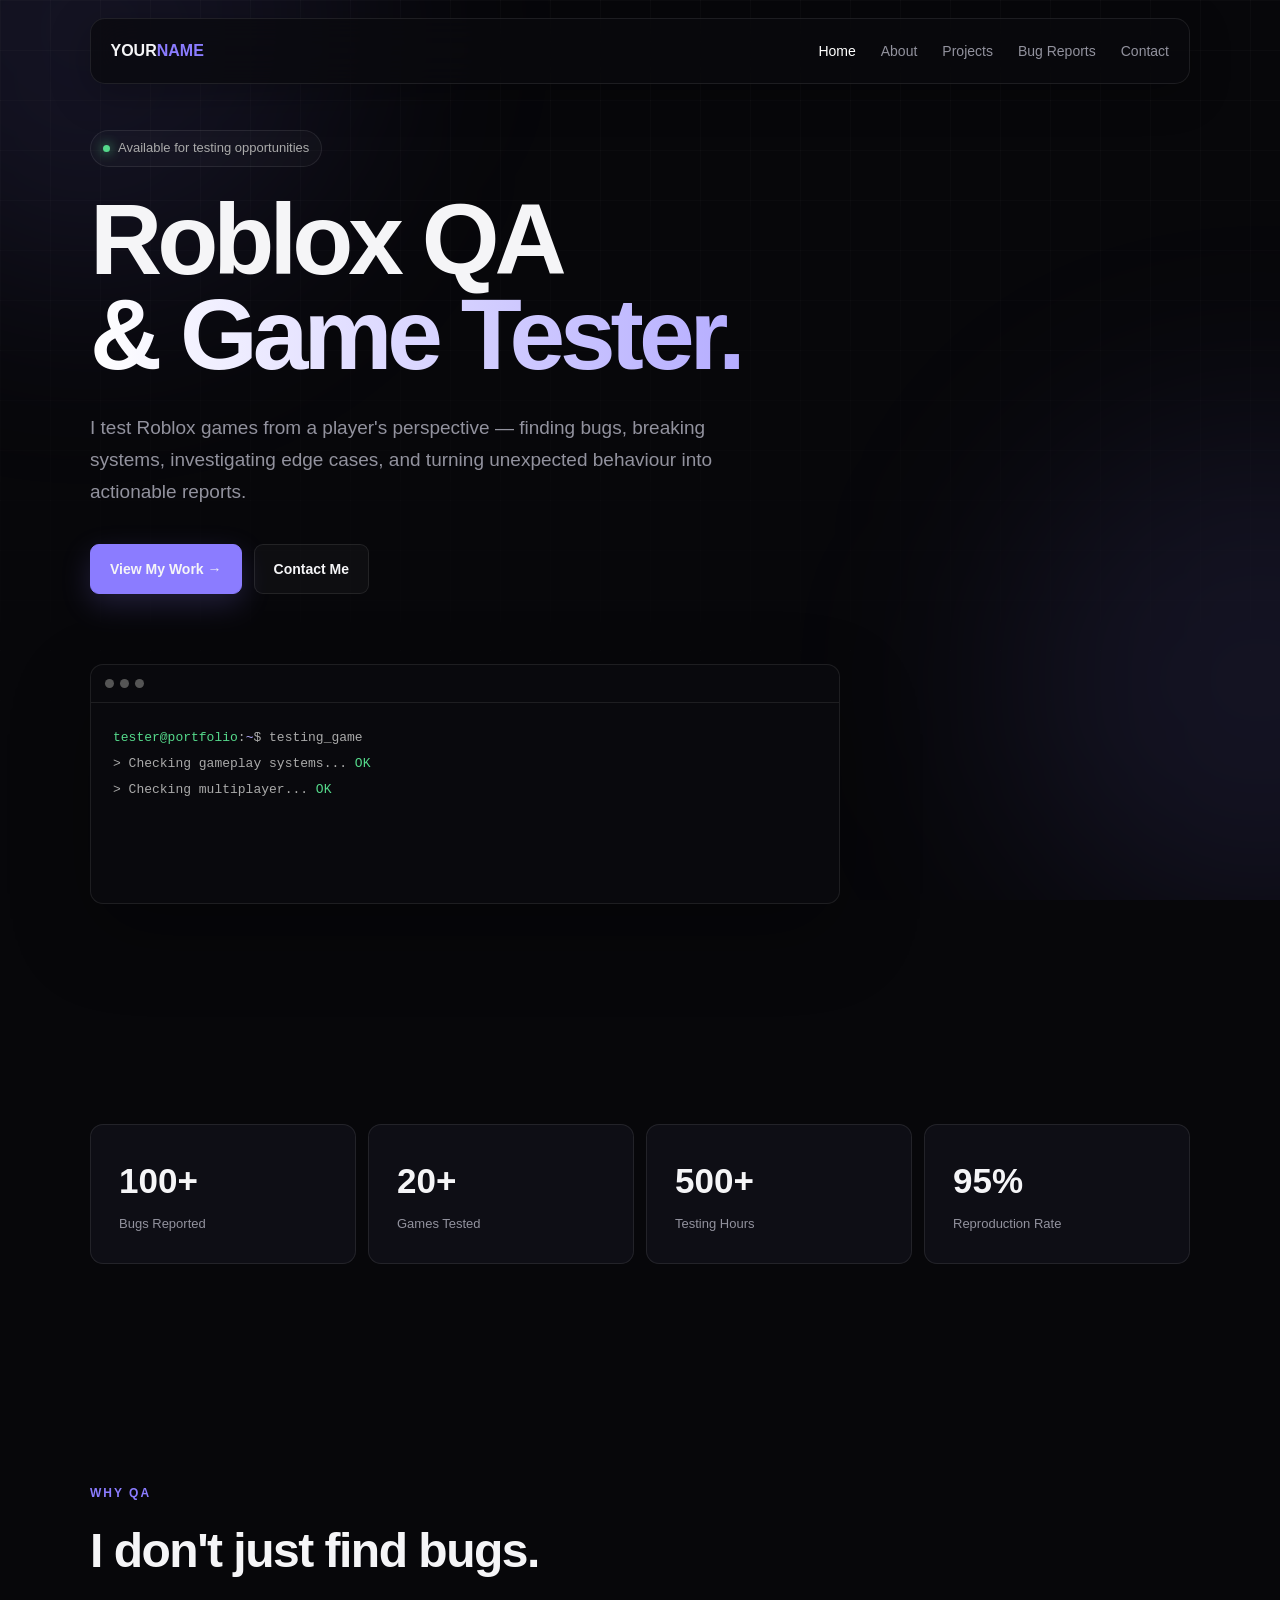
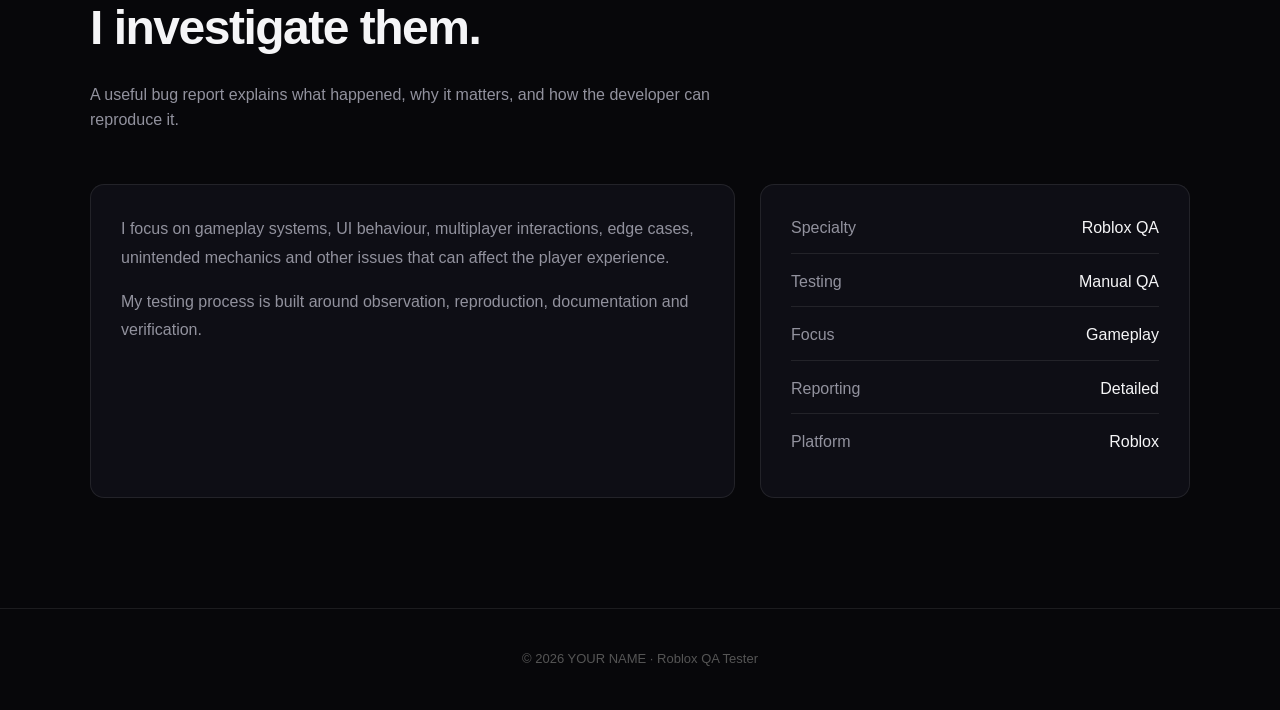
==== index.html @ 4c9b0095 "Add files via upload" ====
<!DOCTYPE html>
<html lang="en"><head><meta charset="UTF-8"><meta name="viewport" content="width=device-width,initial-scale=1.0"><title>Your Name — Roblox QA Tester</title><link rel="stylesheet" href="style.css"></head>
<body>
<div class="background"><div class="grid"></div><div class="glow one"></div><div class="glow two"></div></div>

<nav class="navbar">
 <div class="nav-inner">
  <a class="logo" href="index.html">YOUR<span>NAME</span></a>
  <button class="mobile-menu" aria-label="Open menu">☰</button>
  <ul class="nav-links">
   <li><a class="active" href="index.html">Home</a></li>
   <li><a class="" href="about.html">About</a></li>
   <li><a class="" href="projects.html">Projects</a></li>
   <li><a class="" href="bugs.html">Bug Reports</a></li>
   <li><a class="" href="contact.html">Contact</a></li>
  </ul>
 </div>
</nav>

<section class="hero"><div class="container"><div class="hero-content reveal">
<div class="availability"><span class="status-dot"></span> Available for testing opportunities</div>
<h1>Roblox QA<br><span class="gradient">& Game Tester.</span></h1>
<p class="hero-description">I test Roblox games from a player's perspective — finding bugs, breaking systems, investigating edge cases, and turning unexpected behaviour into actionable reports.</p>
<div class="hero-buttons"><a href="projects.html" class="btn btn-primary">View My Work →</a><a href="contact.html" class="btn btn-secondary">Contact Me</a></div>
<div class="terminal"><div class="terminal-header"><span class="terminal-dot"></span><span class="terminal-dot"></span><span class="terminal-dot"></span></div><div class="terminal-body">
<div><span class="green">tester@portfolio</span>:<span class="purple">~</span>$ testing_game</div>
<div>&gt; Checking gameplay systems... <span class="green">OK</span></div>
<div>&gt; Checking multiplayer... <span class="green">OK</span></div>
<div>&gt; Checking edge cases... <span style="color:#f1c75b">3 issues found</span></div>
<div>&gt; Generating bug reports... <span class="green">DONE</span></div>
<div>Testing completed.</div>
</div></div>
</div></div></section>

<section><div class="container"><div class="stats reveal">
<div class="stat-card"><div class="stat-number">100+</div><div class="stat-label">Bugs Reported</div></div>
<div class="stat-card"><div class="stat-number">20+</div><div class="stat-label">Games Tested</div></div>
<div class="stat-card"><div class="stat-number">500+</div><div class="stat-label">Testing Hours</div></div>
<div class="stat-card"><div class="stat-number">95%</div><div class="stat-label">Reproduction Rate</div></div>
</div></div></section>

<section><div class="container"><div class="reveal"><div class="section-label">WHY QA</div><h2 class="section-title">I don't just find bugs.<br>I investigate them.</h2><p class="section-description">A useful bug report explains what happened, why it matters, and how the developer can reproduce it.</p></div><br><br>
<div class="about-grid"><div class="card reveal"><p class="about-text">I focus on gameplay systems, UI behaviour, multiplayer interactions, edge cases, unintended mechanics and other issues that can affect the player experience.</p><p class="about-text">My testing process is built around observation, reproduction, documentation and verification.</p></div>
<div class="card reveal"><ul class="info-list"><li><span>Specialty</span><span>Roblox QA</span></li><li><span>Testing</span><span>Manual QA</span></li><li><span>Focus</span><span>Gameplay</span></li><li><span>Reporting</span><span>Detailed</span></li><li><span>Platform</span><span>Roblox</span></li></ul></div></div>
</div></section>

<footer><div class="container">© 2026 YOUR NAME · Roblox QA Tester</div></footer>
<script src="script.js"></script>
</body></html>
---- style.css ----
:root{
    --bg:#07070a; --panel:rgba(18,18,25,.76); --panel2:#111117;
    --text:#f5f5f7; --muted:#92929e; --accent:#8b7cff; --accent2:#b5adff;
    --border:rgba(255,255,255,.085); --green:#55d98b; --yellow:#f1c75b; --red:#ff6666;
}
*{box-sizing:border-box;margin:0;padding:0}
html{scroll-behavior:smooth}
body{font-family:Inter,Arial,Helvetica,sans-serif;background:var(--bg);color:var(--text);line-height:1.6;overflow-x:hidden}
a{text-decoration:none;color:inherit}
button{font:inherit}
.container{width:min(1100px,calc(100% - 30px));margin:auto}
section{padding:110px 0}
.background{position:fixed;inset:0;z-index:-10;pointer-events:none;overflow:hidden}
.grid{position:absolute;inset:0;background-image:linear-gradient(rgba(255,255,255,.025) 1px,transparent 1px),linear-gradient(90deg,rgba(255,255,255,.025) 1px,transparent 1px);background-size:50px 50px;mask-image:linear-gradient(to bottom,#000,transparent 92%)}
.glow{position:absolute;width:520px;height:520px;border-radius:50%;filter:blur(110px);background:rgba(139,124,255,.10)}
.glow.one{top:-230px;left:-170px}.glow.two{right:-240px;top:420px}
.navbar{position:fixed;top:18px;left:50%;transform:translateX(-50%);width:min(1100px,calc(100% - 30px));z-index:1000;background:rgba(10,10,14,.74);backdrop-filter:blur(18px);border:1px solid var(--border);border-radius:15px;box-shadow:0 10px 40px rgba(0,0,0,.25)}
.nav-inner{height:64px;display:flex;align-items:center;justify-content:space-between;padding:0 20px}
.logo{font-weight:800}.logo span{color:var(--accent)}
.nav-links{display:flex;gap:25px;list-style:none}.nav-links a{font-size:14px;color:var(--muted);transition:.2s}.nav-links a:hover,.nav-links a.active{color:#fff}
.hero{min-height:100vh;display:flex;align-items:center;padding-top:130px}
.hero-content{max-width:850px}
.availability{display:inline-flex;align-items:center;gap:8px;padding:7px 12px;border:1px solid var(--border);border-radius:50px;background:rgba(255,255,255,.025);color:#aaa;font-size:13px;margin-bottom:25px}
.status-dot{width:7px;height:7px;background:var(--green);border-radius:50%;box-shadow:0 0 12px var(--green)}
.hero h1{font-size:clamp(55px,9vw,100px);line-height:.95;letter-spacing:-5px;margin-bottom:30px}
.gradient{background:linear-gradient(90deg,#fff,var(--accent2));-webkit-background-clip:text;-webkit-text-fill-color:transparent}
.hero-description{color:var(--muted);font-size:19px;line-height:1.7;max-width:680px;margin-bottom:35px}
.hero-buttons{display:flex;gap:12px;flex-wrap:wrap}
.btn{display:inline-flex;align-items:center;justify-content:center;gap:8px;padding:13px 19px;border-radius:9px;font-size:14px;font-weight:700;border:1px solid var(--border);transition:.2s}
.btn:hover{transform:translateY(-3px);border-color:rgba(139,124,255,.45)}
.btn-primary{background:var(--accent);border-color:var(--accent);box-shadow:0 10px 30px rgba(139,124,255,.2)}
.btn-secondary{background:rgba(255,255,255,.03)}
.terminal{margin-top:70px;max-width:750px;border:1px solid var(--border);border-radius:13px;overflow:hidden;background:rgba(10,10,14,.8);box-shadow:0 30px 80px rgba(0,0,0,.3)}
.terminal-header{height:38px;display:flex;align-items:center;padding:0 14px;gap:6px;border-bottom:1px solid var(--border)}
.terminal-dot{width:9px;height:9px;border-radius:50%;background:#555}
.terminal-body{padding:22px;font-family:Consolas,monospace;color:#aaa;font-size:13px;line-height:2}
.green{color:var(--green)}.purple{color:var(--accent2)}
.section-label{color:var(--accent);font-size:12px;font-weight:800;letter-spacing:2px;margin-bottom:10px}
.section-title{font-size:clamp(32px,5vw,48px);letter-spacing:-1.5px;margin-bottom:15px}
.section-description{color:var(--muted);max-width:650px}
.card{background:var(--panel);border:1px solid var(--border);border-radius:14px;padding:30px;backdrop-filter:blur(12px);transition:.25s}.card:hover{border-color:rgba(139,124,255,.45)}
.stats{display:grid;grid-template-columns:repeat(4,1fr);gap:12px}
.stat-card{position:relative;padding:28px;border:1px solid var(--border);border-radius:13px;background:var(--panel);overflow:hidden;transition:.25s}
.stat-card:hover{transform:translateY(-5px);border-color:rgba(139,124,255,.45)}
.stat-number{font-size:35px;font-weight:800}.stat-label{color:var(--muted);font-size:13px;margin-top:5px}
.about-grid{display:grid;grid-template-columns:1.2fr .8fr;gap:25px}.about-text{color:var(--muted);line-height:1.8;font-size:16px}.about-text+.about-text{margin-top:15px}
.info-list{list-style:none;display:grid;gap:15px}.info-list li{display:flex;justify-content:space-between;gap:20px;padding-bottom:12px;border-bottom:1px solid var(--border)}.info-list li:last-child{border:0}.info-list span:first-child{color:var(--muted)}.info-list span:last-child{text-align:right}
.skills-grid{display:grid;grid-template-columns:repeat(2,1fr);gap:12px}.skill-card{padding:24px;border:1px solid var(--border);background:var(--panel);border-radius:13px;transition:.25s}.skill-card:hover{transform:translateY(-4px);border-color:rgba(139,124,255,.45)}
.skill-top{display:flex;justify-content:space-between;margin-bottom:10px}.skill-name{font-weight:700}.skill-percent{color:var(--accent2);font-size:13px}.skill-description{color:var(--muted);font-size:13px;margin-bottom:15px}.progress{height:5px;background:#202027;border-radius:10px;overflow:hidden}.progress-bar{height:100%;width:0;background:var(--accent);transition:width 1.4s ease}
.process{display:grid;grid-template-columns:repeat(5,1fr);gap:10px;margin-top:40px}.process-step{padding:25px 18px;border:1px solid var(--border);border-radius:12px;background:var(--panel)}.step-number{color:var(--accent);font-family:monospace;font-size:12px;margin-bottom:15px}.process-step h3{font-size:15px;margin-bottom:7px}.process-step p{color:var(--muted);font-size:12px;line-height:1.6}
.projects{display:grid;grid-template-columns:repeat(2,1fr);gap:18px}.project{border:1px solid var(--border);border-radius:14px;overflow:hidden;background:var(--panel);transition:.3s}.project:hover{transform:translateY(-7px);border-color:rgba(139,124,255,.45)}
.project-image{height:220px;background:linear-gradient(135deg,#15151d,#0d0d12);display:flex;align-items:center;justify-content:center;color:#555;font-size:13px;position:relative;overflow:hidden}.project-image img{width:100%;height:100%;object-fit:cover}.placeholder{letter-spacing:2px;opacity:.5}
.project-content{padding:25px}.project-title{font-size:20px;margin-bottom:7px}.project-role{color:var(--accent2);font-size:12px;font-weight:700;margin-bottom:13px}.project-description{color:var(--muted);font-size:13px;line-height:1.7;margin-bottom:18px}
.tags{display:flex;flex-wrap:wrap;gap:6px}.tag{padding:5px 9px;background:rgba(255,255,255,.035);border:1px solid var(--border);border-radius:5px;color:#aaa;font-size:11px}
.bugs{display:grid;gap:12px}.bug{display:grid;grid-template-columns:1fr auto;gap:20px;padding:25px;border:1px solid var(--border);border-radius:13px;background:var(--panel);transition:.25s}.bug:hover{border-color:rgba(139,124,255,.45);transform:translateX(4px)}
.bug-title{font-size:16px;margin-bottom:7px}.bug-description{color:var(--muted);font-size:13px;max-width:750px}.bug-meta{display:flex;gap:7px;margin-top:14px;flex-wrap:wrap}
.severity{align-self:start;padding:6px 10px;border-radius:6px;font-size:11px;font-weight:800;letter-spacing:.5px}.high{color:var(--red);background:rgba(255,102,102,.08);border:1px solid rgba(255,102,102,.2)}.medium{color:var(--yellow);background:rgba(241,199,91,.08);border:1px solid rgba(241,199,91,.2)}.low{color:var(--green);background:rgba(85,217,139,.08);border:1px solid rgba(85,217,139,.2)}
.timeline{position:relative;margin-top:40px;padding-left:25px;border-left:1px solid var(--border)}.timeline-item{position:relative;padding:0 0 45px 30px}.timeline-item:before{content:"";position:absolute;width:9px;height:9px;border-radius:50%;background:var(--accent);left:-30px;top:5px;box-shadow:0 0 0 5px var(--bg),0 0 15px rgba(139,124,255,.6)}.timeline-date{color:var(--accent2);font-size:12px;font-family:monospace;margin-bottom:7px}.timeline-item h3{margin-bottom:7px}.timeline-item p{color:var(--muted);font-size:13px;max-width:650px}
.page-hero{padding:190px 0 70px}.page-hero h1{font-size:clamp(45px,7vw,75px);letter-spacing:-4px;line-height:1;margin-bottom:18px}.page-hero p{color:var(--muted);max-width:700px;font-size:17px}
.bug-detail{display:grid;grid-template-columns:1fr 230px;gap:30px}.detail-box{padding:22px;border:1px solid var(--border);border-radius:12px;background:var(--panel);margin-bottom:15px}.detail-box h3{font-size:13px;color:var(--accent2);margin-bottom:8px;text-transform:uppercase;letter-spacing:1px}.detail-box p,.detail-box li{color:var(--muted);font-size:14px}.detail-box ul{padding-left:20px}.side-box{position:sticky;top:105px;height:max-content}.side-stat{padding:18px;border-bottom:1px solid var(--border)}.side-stat:last-child{border:0}.side-stat small{display:block;color:var(--muted);font-size:11px;text-transform:uppercase;letter-spacing:1px}.side-stat strong{display:block;margin-top:3px}
.cta{text-align:center;padding:70px 30px;border:1px solid var(--border);border-radius:18px;background:radial-gradient(circle at center,rgba(139,124,255,.12),transparent 60%),var(--panel)}.cta h2{font-size:clamp(30px,5vw,48px);letter-spacing:-1.5px;margin-bottom:12px}.cta p{color:var(--muted);max-width:550px;margin:0 auto 25px}
footer{padding:40px 0;border-top:1px solid var(--border);color:#555;font-size:13px;text-align:center}
.reveal{opacity:0;transform:translateY(25px);transition:opacity .7s ease,transform .7s ease}.reveal.visible{opacity:1;transform:translateY(0)}
.mobile-menu{display:none;background:none;border:0;color:white;font-size:22px}
@media(max-width:800px){
.nav-links{display:none}.mobile-menu{display:block}.nav-links.open{position:absolute;top:70px;left:0;right:0;display:flex;flex-direction:column;padding:18px 20px;background:rgba(10,10,14,.96);border:1px solid var(--border);border-radius:12px}
section{padding:85px 0}.hero h1{letter-spacing:-3px}.stats{grid-template-columns:repeat(2,1fr)}.about-grid,.projects,.skills-grid,.bug-detail{grid-template-columns:1fr}.process{grid-template-columns:1fr}.bug{grid-template-columns:1fr}.severity{justify-self:start}.side-box{position:static}
}
@media(max-width:500px){.stats{grid-template-columns:1fr}.hero-buttons{flex-direction:column}.btn{width:100%}}
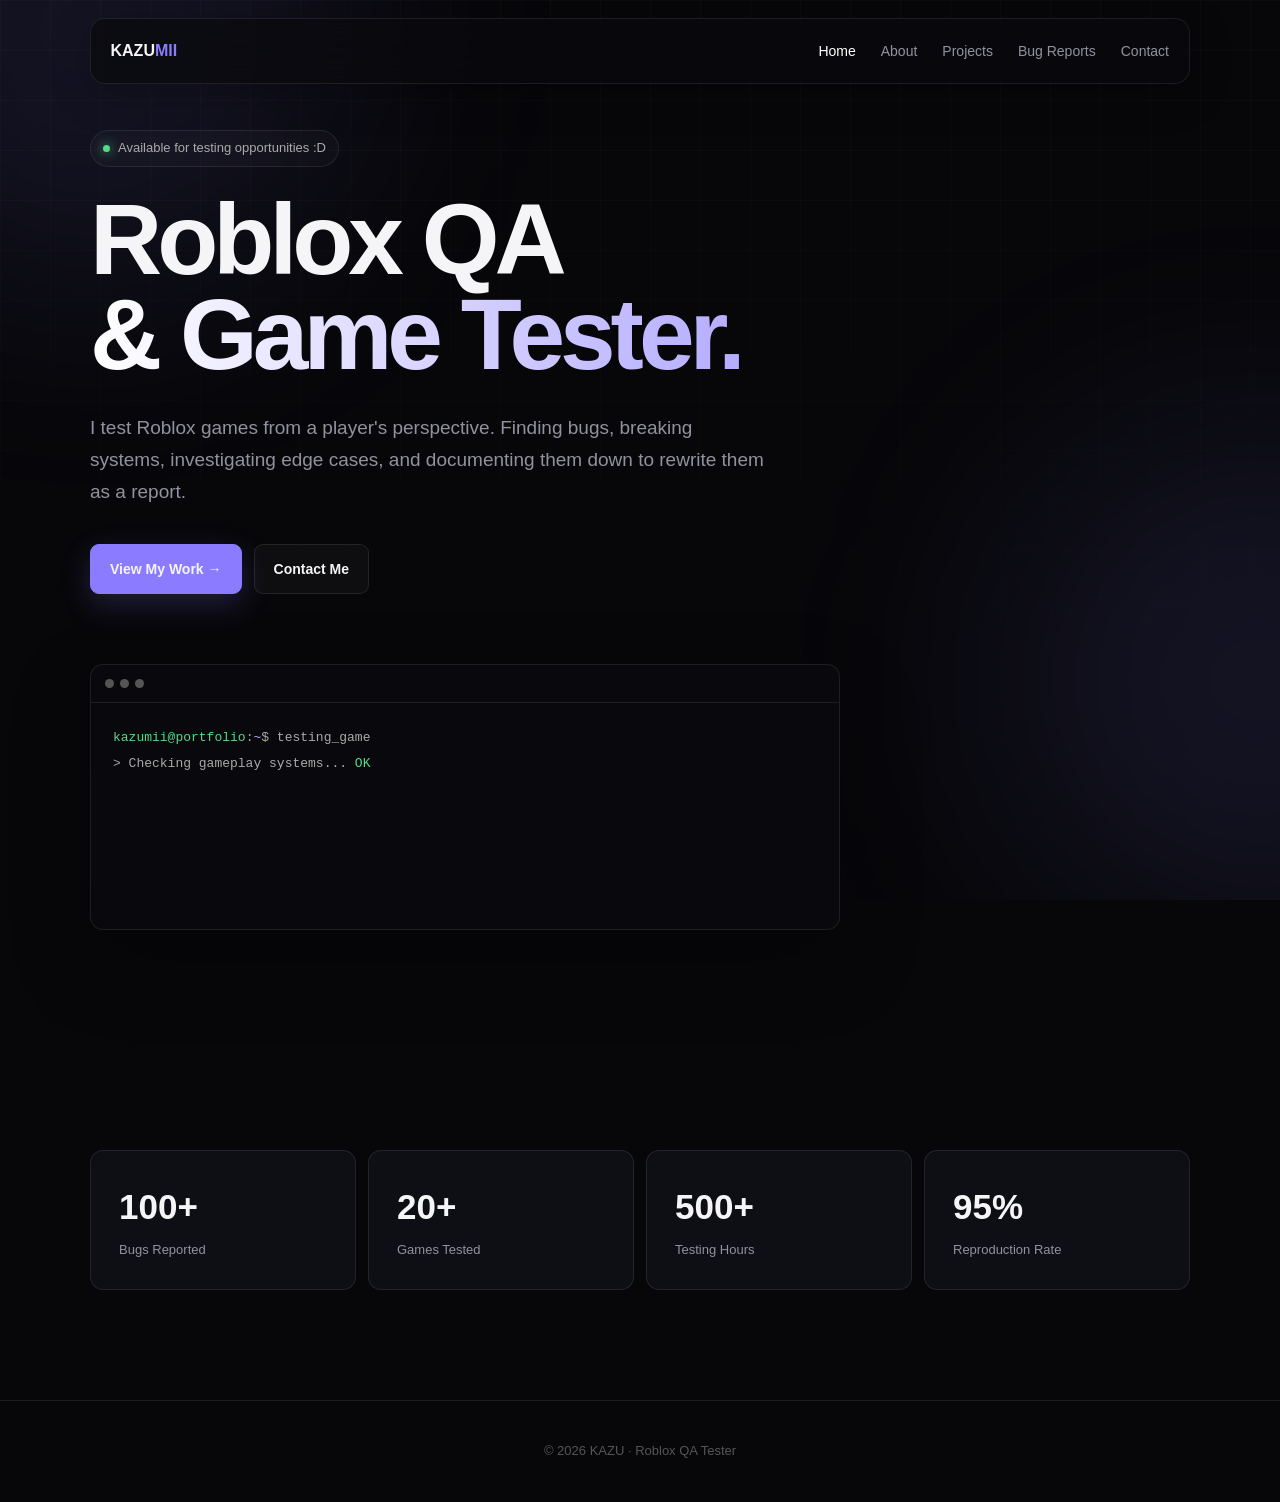
==== commit 6176cf39: "Update personal branding in index.html" ====
--- a/index.html
+++ b/index.html
@@ -1,11 +1,11 @@
 <!DOCTYPE html>
-<html lang="en"><head><meta charset="UTF-8"><meta name="viewport" content="width=device-width,initial-scale=1.0"><title>Your Name — Roblox QA Tester</title><link rel="stylesheet" href="style.css"></head>
+<html lang="en"><head><meta charset="UTF-8"><meta name="viewport" content="width=device-width,initial-scale=1.0"><title>Kazumii — Roblox QA Tester</title><link rel="stylesheet" href="style.css"></head>
 <body>
 <div class="background"><div class="grid"></div><div class="glow one"></div><div class="glow two"></div></div>
 
 <nav class="navbar">
  <div class="nav-inner">
-  <a class="logo" href="index.html">YOUR<span>NAME</span></a>
+  <a class="logo" href="index.html">KAZU<span>MII</span></a>
   <button class="mobile-menu" aria-label="Open menu">☰</button>
   <ul class="nav-links">
    <li><a class="active" href="index.html">Home</a></li>
@@ -18,17 +18,18 @@
 </nav>
 
 <section class="hero"><div class="container"><div class="hero-content reveal">
-<div class="availability"><span class="status-dot"></span> Available for testing opportunities</div>
+<div class="availability"><span class="status-dot"></span> Available for testing opportunities :D</div>
 <h1>Roblox QA<br><span class="gradient">& Game Tester.</span></h1>
-<p class="hero-description">I test Roblox games from a player's perspective — finding bugs, breaking systems, investigating edge cases, and turning unexpected behaviour into actionable reports.</p>
+<p class="hero-description">I test Roblox games from a player's perspective. Finding bugs, breaking systems, investigating edge cases, and documenting them down to rewrite them as a report.</p>
 <div class="hero-buttons"><a href="projects.html" class="btn btn-primary">View My Work →</a><a href="contact.html" class="btn btn-secondary">Contact Me</a></div>
 <div class="terminal"><div class="terminal-header"><span class="terminal-dot"></span><span class="terminal-dot"></span><span class="terminal-dot"></span></div><div class="terminal-body">
-<div><span class="green">tester@portfolio</span>:<span class="purple">~</span>$ testing_game</div>
+<div><span class="green">kazumii@portfolio</span>:<span class="purple">~</span>$ testing_game</div>
 <div>&gt; Checking gameplay systems... <span class="green">OK</span></div>
 <div>&gt; Checking multiplayer... <span class="green">OK</span></div>
 <div>&gt; Checking edge cases... <span style="color:#f1c75b">3 issues found</span></div>
 <div>&gt; Generating bug reports... <span class="green">DONE</span></div>
 <div>Testing completed.</div>
+<div>Kazumii happi!!</div>
 </div></div>
 </div></div></section>
 
@@ -39,11 +40,7 @@
 <div class="stat-card"><div class="stat-number">95%</div><div class="stat-label">Reproduction Rate</div></div>
 </div></div></section>
 
-<section><div class="container"><div class="reveal"><div class="section-label">WHY QA</div><h2 class="section-title">I don't just find bugs.<br>I investigate them.</h2><p class="section-description">A useful bug report explains what happened, why it matters, and how the developer can reproduce it.</p></div><br><br>
-<div class="about-grid"><div class="card reveal"><p class="about-text">I focus on gameplay systems, UI behaviour, multiplayer interactions, edge cases, unintended mechanics and other issues that can affect the player experience.</p><p class="about-text">My testing process is built around observation, reproduction, documentation and verification.</p></div>
-<div class="card reveal"><ul class="info-list"><li><span>Specialty</span><span>Roblox QA</span></li><li><span>Testing</span><span>Manual QA</span></li><li><span>Focus</span><span>Gameplay</span></li><li><span>Reporting</span><span>Detailed</span></li><li><span>Platform</span><span>Roblox</span></li></ul></div></div>
-</div></section>
 
-<footer><div class="container">© 2026 YOUR NAME · Roblox QA Tester</div></footer>
+<footer><div class="container">© 2026 KAZU · Roblox QA Tester</div></footer>
 <script src="script.js"></script>
-</body></html>+</body></html>
